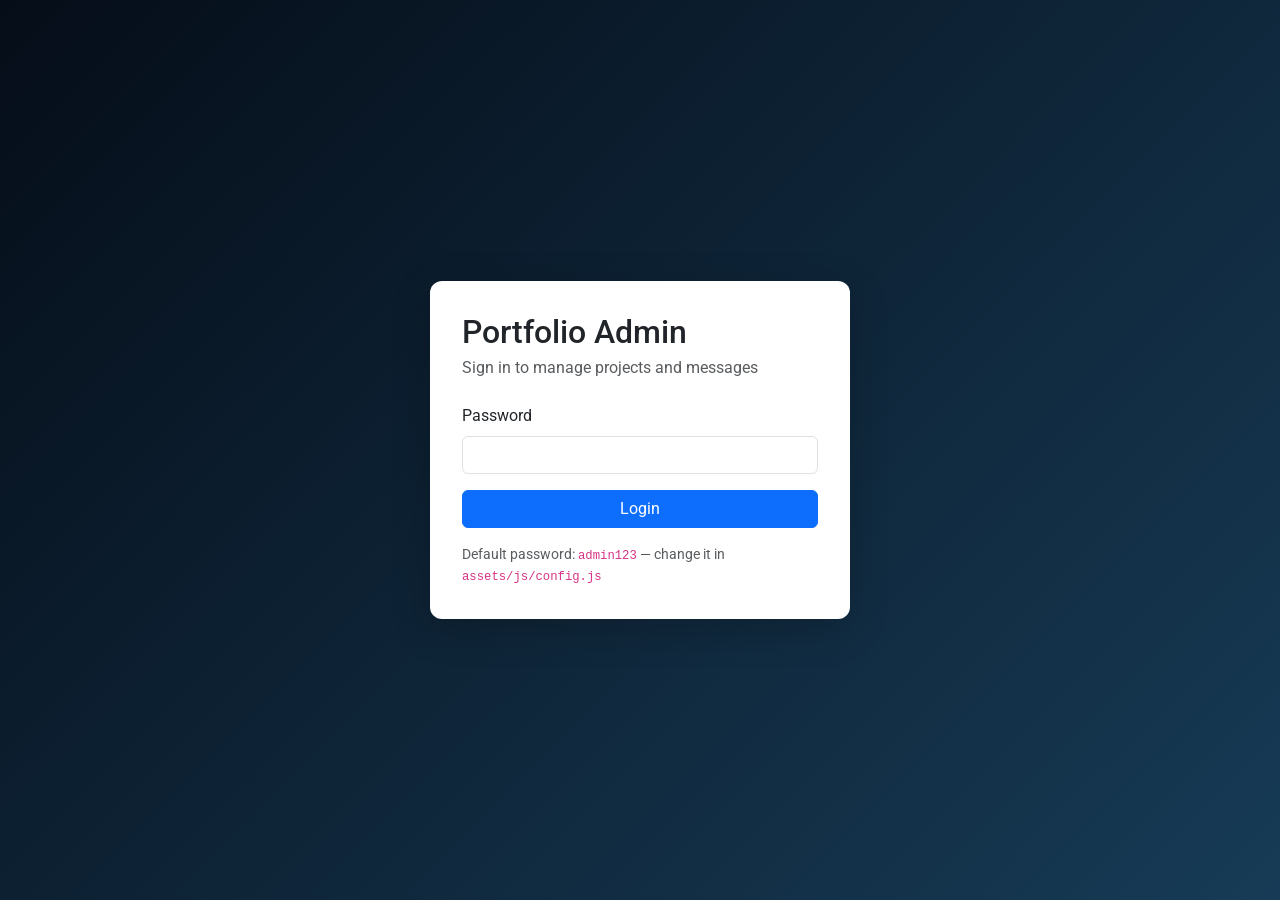
==== admin/index.html @ 2dbd9d39 "fetch data in protofolio" ====
<!DOCTYPE html>
<html lang="en">
<head>
  <meta charset="utf-8">
  <meta name="viewport" content="width=device-width, initial-scale=1.0">
  <meta name="robots" content="noindex, nofollow">
  <title>Admin Dashboard - Portfolio</title>
  <link href="https://fonts.googleapis.com/css2?family=Roboto:wght@400;500;700&display=swap" rel="stylesheet">
  <link href="../assets/vendor/bootstrap/css/bootstrap.min.css" rel="stylesheet">
  <link href="../assets/vendor/bootstrap-icons/bootstrap-icons.css" rel="stylesheet">
  <link href="../assets/css/admin.css" rel="stylesheet">
</head>
<body class="admin-page">

  <div id="login-view" class="admin-login-wrapper">
    <div class="admin-login-card">
      <h2 class="mb-1">Portfolio Admin</h2>
      <p class="text-muted mb-4">Sign in to manage projects and messages</p>
      <div id="login-error" class="alert alert-danger d-none"></div>
      <form id="login-form">
        <div class="mb-3">
          <label for="admin-password" class="form-label">Password</label>
          <input type="password" class="form-control" id="admin-password" required>
        </div>
        <button type="submit" class="btn btn-primary w-100">Login</button>
      </form>
      <p class="text-muted small mt-3 mb-0">Default password: <code>admin123</code> — change it in <code>assets/js/config.js</code></p>
    </div>
  </div>

  <div id="dashboard-view" class="d-none">
    <div class="admin-layout">
      <aside class="admin-sidebar">
        <div class="brand"><h1><i class="bi bi-speedometer2"></i> Admin</h1></div>
        <nav>
          <a href="#" data-panel="panel-overview" class="active"><i class="bi bi-grid"></i> Overview</a>
          <a href="#" data-panel="panel-projects"><i class="bi bi-folder"></i> Projects</a>
          <a href="#" data-panel="panel-add-project"><i class="bi bi-plus-circle"></i> Add Project</a>
          <a href="#" data-panel="panel-messages"><i class="bi bi-envelope"></i> Messages</a>
          <a href="#" data-panel="panel-data"><i class="bi bi-database"></i> Data & Export</a>
        </nav>
      </aside>

      <main class="admin-main">
        <div class="admin-topbar">
          <h2 class="mb-0">Dashboard</h2>
          <div>
            <a id="view-site" href="../index.html" class="btn btn-outline-primary btn-sm me-2" target="_blank"><i class="bi bi-box-arrow-up-right"></i> View Site</a>
            <button id="logout-btn" class="btn btn-outline-secondary btn-sm"><i class="bi bi-box-arrow-right"></i> Logout</button>
          </div>
        </div>

        <div id="panel-overview" class="admin-panel active">
          <div class="row g-3">
            <div class="col-md-4"><div class="admin-card admin-stat"><div class="number" id="stat-projects">0</div><div class="label">Projects</div></div></div>
            <div class="col-md-4"><div class="admin-card admin-stat"><div class="number" id="stat-messages">0</div><div class="label">Messages</div></div></div>
            <div class="col-md-4"><div class="admin-card admin-stat"><div class="number" id="stat-unread">0</div><div class="label">Unread</div></div></div>
          </div>
          <div class="admin-card">
            <h3>Quick Start</h3>
            <ol class="mb-0">
              <li>Add or edit projects under <strong>Projects</strong> or <strong>Add Project</strong></li>
              <li>Upload screenshots to <code>assets/img/portfolio/</code> and reference their paths</li>
              <li>Export JSON files from <strong>Data & Export</strong> and commit them to GitHub</li>
              <li>Change the admin password in <code>assets/js/config.js</code></li>
            </ol>
          </div>
        </div>

        <div id="panel-projects" class="admin-panel">
          <div class="admin-card">
            <div class="d-flex justify-content-between align-items-center mb-3">
              <h3 class="mb-0">All Projects</h3>
              <button class="btn btn-primary btn-sm" id="goto-add-project"><i class="bi bi-plus"></i> Add New</button>
            </div>
            <div class="table-responsive">
              <table class="table admin-table">
                <thead><tr><th></th><th>Project</th><th>Category</th><th>Status</th><th>Actions</th></tr></thead>
                <tbody id="projects-table-body"></tbody>
              </table>
            </div>
          </div>
        </div>

        <div id="panel-add-project" class="admin-panel">
          <div class="admin-card">
            <h3 id="form-title">Add Project</h3>
            <form id="project-form">
              <input type="hidden" id="project-id">
              <div class="row g-3">
                <div class="col-md-8"><label class="form-label">Title *</label><input type="text" class="form-control" id="project-title" required></div>
                <div class="col-md-4"><label class="form-label">Project Date</label><input type="date" class="form-control" id="project-date"></div>
                <div class="col-md-4"><label class="form-label">Category ID</label><input type="text" class="form-control" id="project-category" placeholder="app, web, branding"></div>
                <div class="col-md-4"><label class="form-label">Category Label</label><input type="text" class="form-control" id="project-category-label" placeholder="App, Web, Branding"></div>
                <div class="col-md-4"><label class="form-label">Client</label><input type="text" class="form-control" id="project-client"></div>
                <div class="col-12"><label class="form-label">Short Description</label><input type="text" class="form-control" id="project-short-desc"></div>
                <div class="col-12"><label class="form-label">Full Description</label><textarea class="form-control" id="project-desc" rows="4"></textarea></div>
                <div class="col-12"><label class="form-label">Thumbnail Path *</label><input type="text" class="form-control" id="project-thumbnail" placeholder="assets/img/portfolio/app-1.jpg" required></div>
                <div class="col-12"><label class="form-label">Screenshots (one path per line)</label><textarea class="form-control" id="project-screenshots" rows="4" placeholder="assets/img/portfolio/app-1.jpg"></textarea><div id="screenshots-preview" class="screenshot-preview"></div></div>
                <div class="col-md-4"><label class="form-label">Website URL</label><input type="url" class="form-control" id="project-website" placeholder="https://"></div>
                <div class="col-md-4"><label class="form-label">App Store URL</label><input type="url" class="form-control" id="project-appstore" placeholder="https://apps.apple.com/"></div>
                <div class="col-md-4"><label class="form-label">Google Play URL</label><input type="url" class="form-control" id="project-playstore" placeholder="https://play.google.com/"></div>
                <div class="col-12"><div class="form-check"><input class="form-check-input" type="checkbox" id="project-published" checked><label class="form-check-label" for="project-published">Published (visible on site)</label></div></div>
                <div class="col-12">
                  <button type="submit" class="btn btn-primary"><i class="bi bi-save"></i> Save Project</button>
                  <button type="button" id="cancel-edit" class="btn btn-outline-secondary ms-2">Cancel</button>
                </div>
              </div>
            </form>
          </div>
        </div>

        <div id="panel-messages" class="admin-panel">
          <div class="admin-card">
            <h3>Contact Messages</h3>
            <div class="admin-alert admin-alert-info">Messages are stored in the browser. Export <code>messages.json</code> and commit to GitHub to persist them on your live site.</div>
            <div id="messages-list"></div>
          </div>
        </div>

        <div id="panel-data" class="admin-panel">
          <div class="admin-card">
            <h3>Export for GitHub Pages</h3>
            <p class="text-muted">After making changes, export these files and replace <code>data/projects.json</code> and <code>data/messages.json</code> in your repo, then push to GitHub.</p>
            <button id="export-projects" class="btn btn-primary me-2 mb-2"><i class="bi bi-download"></i> Export projects.json</button>
            <button id="export-messages" class="btn btn-primary mb-2"><i class="bi bi-download"></i> Export messages.json</button>
          </div>
          <div class="admin-card">
            <h3>Import JSON</h3>
            <div class="mb-3"><label class="form-label">Import projects.json</label><input type="file" class="form-control" id="import-projects" accept=".json"></div>
            <div class="mb-3"><label class="form-label">Import messages.json</label><input type="file" class="form-control" id="import-messages" accept=".json"></div>
          </div>
          <div class="admin-card">
            <h3>Reset Local Data</h3>
            <p class="text-muted">Clear browser storage and reload from committed JSON files.</p>
            <button id="clear-local-data" class="btn btn-outline-danger"><i class="bi bi-trash"></i> Clear Local Data</button>
          </div>
        </div>
      </main>
    </div>
  </div>

  <script src="../assets/js/config.js"></script>
  <script src="../assets/js/data-store.js"></script>
  <script src="../assets/js/admin.js"></script>
</body>
</html>
---- assets/css/admin.css ----
/* Admin dashboard styles */

:root {
  --admin-sidebar-width: 260px;
  --admin-primary: #149ddd;
  --admin-dark: #050d18;
  --admin-muted: #6c757d;
}

body.admin-page {
  background: #f4f6f9;
  font-family: "Roboto", sans-serif;
}

.admin-login-wrapper {
  min-height: 100vh;
  display: flex;
  align-items: center;
  justify-content: center;
  background: linear-gradient(135deg, #050d18 0%, #173b56 100%);
}

.admin-login-card {
  width: 100%;
  max-width: 420px;
  background: #fff;
  border-radius: 12px;
  padding: 2rem;
  box-shadow: 0 10px 40px rgba(0, 0, 0, 0.2);
}

.admin-layout {
  display: flex;
  min-height: 100vh;
}

.admin-sidebar {
  width: var(--admin-sidebar-width);
  background: var(--admin-dark);
  color: #fff;
  flex-shrink: 0;
  position: fixed;
  top: 0;
  left: 0;
  bottom: 0;
  z-index: 100;
  overflow-y: auto;
}

.admin-sidebar .brand {
  padding: 1.5rem;
  border-bottom: 1px solid rgba(255, 255, 255, 0.1);
}

.admin-sidebar .brand h1 {
  font-size: 1.25rem;
  margin: 0;
  color: var(--admin-primary);
}

.admin-sidebar nav a {
  display: flex;
  align-items: center;
  gap: 0.75rem;
  padding: 0.85rem 1.5rem;
  color: rgba(255, 255, 255, 0.75);
  text-decoration: none;
  border-left: 3px solid transparent;
  transition: all 0.2s;
}

.admin-sidebar nav a:hover,
.admin-sidebar nav a.active {
  color: #fff;
  background: rgba(20, 157, 221, 0.1);
  border-left-color: var(--admin-primary);
}

.admin-main {
  margin-left: var(--admin-sidebar-width);
  flex: 1;
  padding: 1.5rem 2rem;
  width: calc(100% - var(--admin-sidebar-width));
}

.admin-topbar {
  display: flex;
  justify-content: space-between;
  align-items: center;
  margin-bottom: 1.5rem;
  flex-wrap: wrap;
  gap: 1rem;
}

.admin-card {
  background: #fff;
  border-radius: 10px;
  box-shadow: 0 2px 12px rgba(0, 0, 0, 0.06);
  padding: 1.5rem;
  margin-bottom: 1.5rem;
}

.admin-card h3 {
  font-size: 1.1rem;
  margin-bottom: 1rem;
  color: #272829;
}

.admin-stat {
  text-align: center;
  padding: 1rem;
}

.admin-stat .number {
  font-size: 2rem;
  font-weight: 700;
  color: var(--admin-primary);
}

.admin-stat .label {
  color: var(--admin-muted);
  font-size: 0.9rem;
}

.admin-table img.thumb {
  width: 48px;
  height: 48px;
  object-fit: cover;
  border-radius: 6px;
}

.message-item {
  border: 1px solid #eee;
  border-radius: 8px;
  padding: 1rem;
  margin-bottom: 0.75rem;
}

.message-item.unread {
  border-left: 4px solid var(--admin-primary);
  background: #f8fcff;
}

.message-item .meta {
  font-size: 0.85rem;
  color: var(--admin-muted);
  margin-bottom: 0.5rem;
}

.screenshot-preview {
  display: flex;
  flex-wrap: wrap;
  gap: 0.5rem;
  margin-top: 0.5rem;
}

.screenshot-preview img {
  width: 80px;
  height: 60px;
  object-fit: cover;
  border-radius: 4px;
  border: 1px solid #ddd;
}

.admin-panel {
  display: none;
}

.admin-panel.active {
  display: block;
}

.admin-alert {
  border-radius: 8px;
  padding: 0.75rem 1rem;
  margin-bottom: 1rem;
}

.admin-alert-info {
  background: #e7f5ff;
  border: 1px solid #b6e0fe;
  color: #055160;
}

@media (max-width: 991px) {
  .admin-sidebar {
    position: static;
    width: 100%;
  }

  .admin-main {
    margin-left: 0;
    width: 100%;
  }

  .admin-layout {
    flex-direction: column;
  }
}
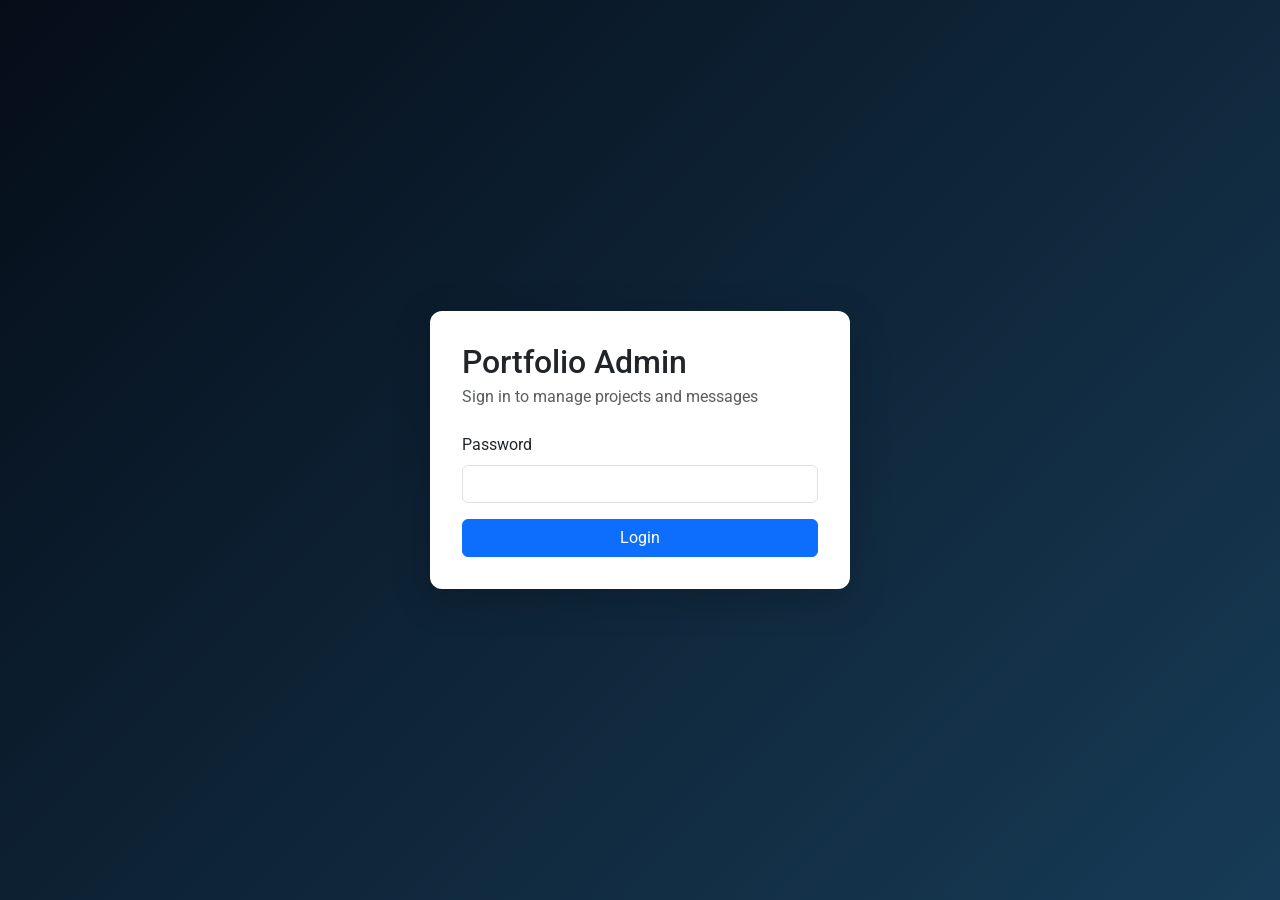
==== commit b751ad0d: "dynamic profile" ====
--- a/admin/index.html
+++ b/admin/index.html
@@ -24,7 +24,6 @@
         </div>
         <button type="submit" class="btn btn-primary w-100">Login</button>
       </form>
-      <p class="text-muted small mt-3 mb-0">Default password: <code>admin123</code> — change it in <code>assets/js/config.js</code></p>
     </div>
   </div>
 
@@ -34,8 +33,12 @@
         <div class="brand"><h1><i class="bi bi-speedometer2"></i> Admin</h1></div>
         <nav>
           <a href="#" data-panel="panel-overview" class="active"><i class="bi bi-grid"></i> Overview</a>
+          <a href="#" data-panel="panel-profile"><i class="bi bi-person-badge"></i> Profile</a>
           <a href="#" data-panel="panel-projects"><i class="bi bi-folder"></i> Projects</a>
           <a href="#" data-panel="panel-add-project"><i class="bi bi-plus-circle"></i> Add Project</a>
+          <a href="#" data-panel="panel-services"><i class="bi bi-hdd-stack"></i> Services</a>
+          <a href="#" data-panel="panel-add-service"><i class="bi bi-plus-square"></i> Add Service</a>
+          <a href="#" data-panel="panel-resume"><i class="bi bi-file-earmark-person"></i> Resume</a>
           <a href="#" data-panel="panel-messages"><i class="bi bi-envelope"></i> Messages</a>
           <a href="#" data-panel="panel-data"><i class="bi bi-database"></i> Data & Export</a>
         </nav>
@@ -52,21 +55,56 @@
 
         <div id="panel-overview" class="admin-panel active">
           <div class="row g-3">
-            <div class="col-md-4"><div class="admin-card admin-stat"><div class="number" id="stat-projects">0</div><div class="label">Projects</div></div></div>
-            <div class="col-md-4"><div class="admin-card admin-stat"><div class="number" id="stat-messages">0</div><div class="label">Messages</div></div></div>
-            <div class="col-md-4"><div class="admin-card admin-stat"><div class="number" id="stat-unread">0</div><div class="label">Unread</div></div></div>
+            <div class="col-md-3"><div class="admin-card admin-stat"><div class="number" id="stat-projects">0</div><div class="label">Projects</div></div></div>
+            <div class="col-md-3"><div class="admin-card admin-stat"><div class="number" id="stat-services">0</div><div class="label">Services</div></div></div>
+            <div class="col-md-3"><div class="admin-card admin-stat"><div class="number" id="stat-messages">0</div><div class="label">Messages</div></div></div>
+            <div class="col-md-3"><div class="admin-card admin-stat"><div class="number" id="stat-unread">0</div><div class="label">Unread</div></div></div>
           </div>
           <div class="admin-card">
             <h3>Quick Start</h3>
             <ol class="mb-0">
               <li>Add or edit projects under <strong>Projects</strong> or <strong>Add Project</strong></li>
-              <li>Upload screenshots to <code>assets/img/portfolio/</code> and reference their paths</li>
+              <li>Upload your resume PDF or document under <strong>Resume</strong></li>
+              <li>Manage services under <strong>Services</strong></li>
               <li>Export JSON files from <strong>Data & Export</strong> and commit them to GitHub</li>
               <li>Change the admin password in <code>assets/js/config.js</code></li>
             </ol>
           </div>
         </div>
 
+        <div id="panel-profile" class="admin-panel">
+          <div class="admin-card">
+            <h3>Edit Profile</h3>
+            <form id="profile-form">
+              <div class="row g-3">
+                <div class="col-md-6"><label class="form-label">Full Name *</label><input type="text" class="form-control" id="profile-name" required></div>
+                <div class="col-md-6"><label class="form-label">Job Title</label><input type="text" class="form-control" id="profile-title" placeholder="UI/UX Designer & Web Developer"></div>
+                <div class="col-12"><label class="form-label">Tagline</label><input type="text" class="form-control" id="profile-tagline"></div>
+                <div class="col-12"><label class="form-label">Typed roles (comma separated)</label><input type="text" class="form-control" id="profile-typed-roles" placeholder="Designer, Developer, Freelancer"></div>
+                <div class="col-12"><label class="form-label">About section intro</label><textarea class="form-control" id="profile-about-intro" rows="2"></textarea></div>
+                <div class="col-12"><label class="form-label">About section text</label><textarea class="form-control" id="profile-about-text" rows="4"></textarea></div>
+                <div class="col-md-6"><label class="form-label">Profile photo</label><input type="file" class="form-control" id="profile-image-upload" accept="image/*"><div id="profile-image-preview" class="upload-preview mt-2"></div></div>
+                <div class="col-md-6"><label class="form-label">Hero background</label><input type="file" class="form-control" id="hero-bg-upload" accept="image/*"><div id="hero-bg-preview" class="upload-preview mt-2"></div></div>
+                <div class="col-md-6"><label class="form-label">Birthday</label><input type="text" class="form-control" id="profile-birthday"></div>
+                <div class="col-md-6"><label class="form-label">Age</label><input type="text" class="form-control" id="profile-age"></div>
+                <div class="col-md-6"><label class="form-label">Website</label><input type="text" class="form-control" id="profile-website"></div>
+                <div class="col-md-6"><label class="form-label">Phone</label><input type="text" class="form-control" id="profile-phone"></div>
+                <div class="col-md-6"><label class="form-label">City</label><input type="text" class="form-control" id="profile-city"></div>
+                <div class="col-md-6"><label class="form-label">Degree</label><input type="text" class="form-control" id="profile-degree"></div>
+                <div class="col-md-6"><label class="form-label">Email</label><input type="email" class="form-control" id="profile-email"></div>
+                <div class="col-md-6"><label class="form-label">Freelance status</label><input type="text" class="form-control" id="profile-freelance" placeholder="Available"></div>
+                <div class="col-12"><hr><h4 class="h6">Social links</h4></div>
+                <div class="col-md-6"><label class="form-label">Twitter / X URL</label><input type="url" class="form-control" id="profile-twitter"></div>
+                <div class="col-md-6"><label class="form-label">Facebook URL</label><input type="url" class="form-control" id="profile-facebook"></div>
+                <div class="col-md-6"><label class="form-label">Instagram URL</label><input type="url" class="form-control" id="profile-instagram"></div>
+                <div class="col-md-6"><label class="form-label">Skype URL</label><input type="url" class="form-control" id="profile-skype"></div>
+                <div class="col-md-6"><label class="form-label">LinkedIn URL</label><input type="url" class="form-control" id="profile-linkedin"></div>
+                <div class="col-12"><button type="submit" class="btn btn-primary"><i class="bi bi-save"></i> Save Profile</button></div>
+              </div>
+            </form>
+          </div>
+        </div>
+
         <div id="panel-projects" class="admin-panel">
           <div class="admin-card">
             <div class="d-flex justify-content-between align-items-center mb-3">
@@ -75,7 +113,7 @@
             </div>
             <div class="table-responsive">
               <table class="table admin-table">
-                <thead><tr><th></th><th>Project</th><th>Category</th><th>Status</th><th>Actions</th></tr></thead>
+                <thead><tr><th></th><th>Project</th><th>Status</th><th>Actions</th></tr></thead>
                 <tbody id="projects-table-body"></tbody>
               </table>
             </div>
@@ -90,13 +128,19 @@
               <div class="row g-3">
                 <div class="col-md-8"><label class="form-label">Title *</label><input type="text" class="form-control" id="project-title" required></div>
                 <div class="col-md-4"><label class="form-label">Project Date</label><input type="date" class="form-control" id="project-date"></div>
-                <div class="col-md-4"><label class="form-label">Category ID</label><input type="text" class="form-control" id="project-category" placeholder="app, web, branding"></div>
-                <div class="col-md-4"><label class="form-label">Category Label</label><input type="text" class="form-control" id="project-category-label" placeholder="App, Web, Branding"></div>
-                <div class="col-md-4"><label class="form-label">Client</label><input type="text" class="form-control" id="project-client"></div>
+                <div class="col-md-6"><label class="form-label">Client</label><input type="text" class="form-control" id="project-client"></div>
                 <div class="col-12"><label class="form-label">Short Description</label><input type="text" class="form-control" id="project-short-desc"></div>
                 <div class="col-12"><label class="form-label">Full Description</label><textarea class="form-control" id="project-desc" rows="4"></textarea></div>
-                <div class="col-12"><label class="form-label">Thumbnail Path *</label><input type="text" class="form-control" id="project-thumbnail" placeholder="assets/img/portfolio/app-1.jpg" required></div>
-                <div class="col-12"><label class="form-label">Screenshots (one path per line)</label><textarea class="form-control" id="project-screenshots" rows="4" placeholder="assets/img/portfolio/app-1.jpg"></textarea><div id="screenshots-preview" class="screenshot-preview"></div></div>
+                <div class="col-md-6">
+                  <label class="form-label">Thumbnail *</label>
+                  <input type="file" class="form-control" id="project-thumbnail-upload" accept="image/*">
+                  <div id="thumbnail-preview" class="upload-preview mt-2"></div>
+                </div>
+                <div class="col-md-6">
+                  <label class="form-label">Screenshots</label>
+                  <input type="file" class="form-control" id="project-screenshots-upload" accept="image/*" multiple>
+                  <div id="screenshots-preview" class="screenshot-preview mt-2"></div>
+                </div>
                 <div class="col-md-4"><label class="form-label">Website URL</label><input type="url" class="form-control" id="project-website" placeholder="https://"></div>
                 <div class="col-md-4"><label class="form-label">App Store URL</label><input type="url" class="form-control" id="project-appstore" placeholder="https://apps.apple.com/"></div>
                 <div class="col-md-4"><label class="form-label">Google Play URL</label><input type="url" class="form-control" id="project-playstore" placeholder="https://play.google.com/"></div>
@@ -110,6 +154,63 @@
           </div>
         </div>
 
+        <div id="panel-services" class="admin-panel">
+          <div class="admin-card">
+            <div class="d-flex justify-content-between align-items-center mb-3">
+              <h3 class="mb-0">All Services</h3>
+              <button class="btn btn-primary btn-sm" id="goto-add-service"><i class="bi bi-plus"></i> Add New</button>
+            </div>
+            <div class="table-responsive">
+              <table class="table admin-table">
+                <thead><tr><th>Icon</th><th>Service</th><th>Status</th><th>Actions</th></tr></thead>
+                <tbody id="services-table-body"></tbody>
+              </table>
+            </div>
+          </div>
+        </div>
+
+        <div id="panel-add-service" class="admin-panel">
+          <div class="admin-card">
+            <h3 id="service-form-title">Add Service</h3>
+            <form id="service-form">
+              <input type="hidden" id="service-id">
+              <div class="row g-3">
+                <div class="col-md-8"><label class="form-label">Title *</label><input type="text" class="form-control" id="service-title" required></div>
+                <div class="col-md-4"><label class="form-label">Icon class</label><input type="text" class="form-control" id="service-icon" placeholder="bi-briefcase" value="bi-briefcase"><small class="text-muted">Bootstrap Icons name, e.g. bi-phone</small></div>
+                <div class="col-12"><label class="form-label">Description *</label><textarea class="form-control" id="service-description" rows="4" required></textarea></div>
+                <div class="col-12"><div class="form-check"><input class="form-check-input" type="checkbox" id="service-published" checked><label class="form-check-label" for="service-published">Published (visible on site)</label></div></div>
+                <div class="col-12">
+                  <button type="submit" class="btn btn-primary"><i class="bi bi-save"></i> Save Service</button>
+                  <button type="button" id="cancel-service-edit" class="btn btn-outline-secondary ms-2">Cancel</button>
+                </div>
+              </div>
+            </form>
+          </div>
+        </div>
+
+        <div id="panel-resume" class="admin-panel">
+          <div class="admin-card">
+            <h3>Resume File</h3>
+            <p class="text-muted">Upload a PDF, DOC, or DOCX file. PDF files can be previewed on the site.</p>
+            <div class="row g-3">
+              <div class="col-md-6">
+                <label class="form-label">Upload resume</label>
+                <input type="file" class="form-control" id="resume-upload" accept=".pdf,.doc,.docx,application/pdf,application/msword,application/vnd.openxmlformats-officedocument.wordprocessingml.document">
+                <div class="mt-3">
+                  <button type="button" id="save-resume" class="btn btn-primary"><i class="bi bi-save"></i> Save Resume</button>
+                  <button type="button" id="remove-resume" class="btn btn-outline-danger ms-2"><i class="bi bi-trash"></i> Remove</button>
+                </div>
+              </div>
+              <div class="col-md-6">
+                <label class="form-label">Preview</label>
+                <div id="resume-preview" class="resume-preview">
+                  <p class="text-muted small mb-0">No resume uploaded yet.</p>
+                </div>
+              </div>
+            </div>
+          </div>
+        </div>
+
         <div id="panel-messages" class="admin-panel">
           <div class="admin-card">
             <h3>Contact Messages</h3>
@@ -121,13 +222,22 @@
         <div id="panel-data" class="admin-panel">
           <div class="admin-card">
             <h3>Export for GitHub Pages</h3>
-            <p class="text-muted">After making changes, export these files and replace <code>data/projects.json</code> and <code>data/messages.json</code> in your repo, then push to GitHub.</p>
+            <div class="admin-alert admin-alert-info mb-0">
+              <strong>Preview:</strong> Changes save to this browser instantly — refresh the homepage here to preview.<br>
+              <strong>GitHub Pages:</strong> Export JSON files below, replace files in <code>data/</code>, then push to GitHub so everyone sees your updates.
+            </div>
             <button id="export-projects" class="btn btn-primary me-2 mb-2"><i class="bi bi-download"></i> Export projects.json</button>
+            <button id="export-profile" class="btn btn-primary me-2 mb-2"><i class="bi bi-download"></i> Export profile.json</button>
+            <button id="export-services" class="btn btn-primary me-2 mb-2"><i class="bi bi-download"></i> Export services.json</button>
+            <button id="export-resume" class="btn btn-primary me-2 mb-2"><i class="bi bi-download"></i> Export resume.json</button>
             <button id="export-messages" class="btn btn-primary mb-2"><i class="bi bi-download"></i> Export messages.json</button>
           </div>
           <div class="admin-card">
             <h3>Import JSON</h3>
             <div class="mb-3"><label class="form-label">Import projects.json</label><input type="file" class="form-control" id="import-projects" accept=".json"></div>
+            <div class="mb-3"><label class="form-label">Import profile.json</label><input type="file" class="form-control" id="import-profile" accept=".json"></div>
+            <div class="mb-3"><label class="form-label">Import services.json</label><input type="file" class="form-control" id="import-services" accept=".json"></div>
+            <div class="mb-3"><label class="form-label">Import resume.json</label><input type="file" class="form-control" id="import-resume" accept=".json"></div>
             <div class="mb-3"><label class="form-label">Import messages.json</label><input type="file" class="form-control" id="import-messages" accept=".json"></div>
           </div>
           <div class="admin-card">
@@ -142,6 +252,7 @@
 
   <script src="../assets/js/config.js"></script>
   <script src="../assets/js/data-store.js"></script>
+  <script src="../assets/js/admin-profile.js"></script>
   <script src="../assets/js/admin.js"></script>
 </body>
 </html>
--- a/assets/css/admin.css
+++ b/assets/css/admin.css
@@ -150,16 +150,51 @@
 .screenshot-preview {
   display: flex;
   flex-wrap: wrap;
-  gap: 0.5rem;
-  margin-top: 0.5rem;
-}
-
+  gap: 0.75rem;
+}
+
+.upload-preview-item {
+  position: relative;
+  display: flex;
+  flex-direction: column;
+  gap: 0.35rem;
+  width: 120px;
+}
+
+.upload-preview-item img,
 .screenshot-preview img {
-  width: 80px;
-  height: 60px;
+  width: 120px;
+  height: 90px;
   object-fit: cover;
-  border-radius: 4px;
-  border: 1px solid #ddd;
+  border-radius: 6px;
+  border: 1px solid #ddd;
+}
+
+#hero-bg-preview img,
+#profile-image-preview img {
+  width: 100%;
+  max-width: 240px;
+  height: auto;
+  border-radius: 8px;
+  border: 1px solid #ddd;
+}
+
+.resume-preview iframe {
+  width: 100%;
+  min-height: 480px;
+  border: 1px solid #ddd;
+  border-radius: 8px;
+  background: #fff;
+}
+
+.resume-preview-card {
+  display: flex;
+  align-items: center;
+  gap: 1rem;
+  padding: 1rem;
+  border: 1px solid #ddd;
+  border-radius: 8px;
+  background: #f8f9fa;
 }
 
 .admin-panel {
